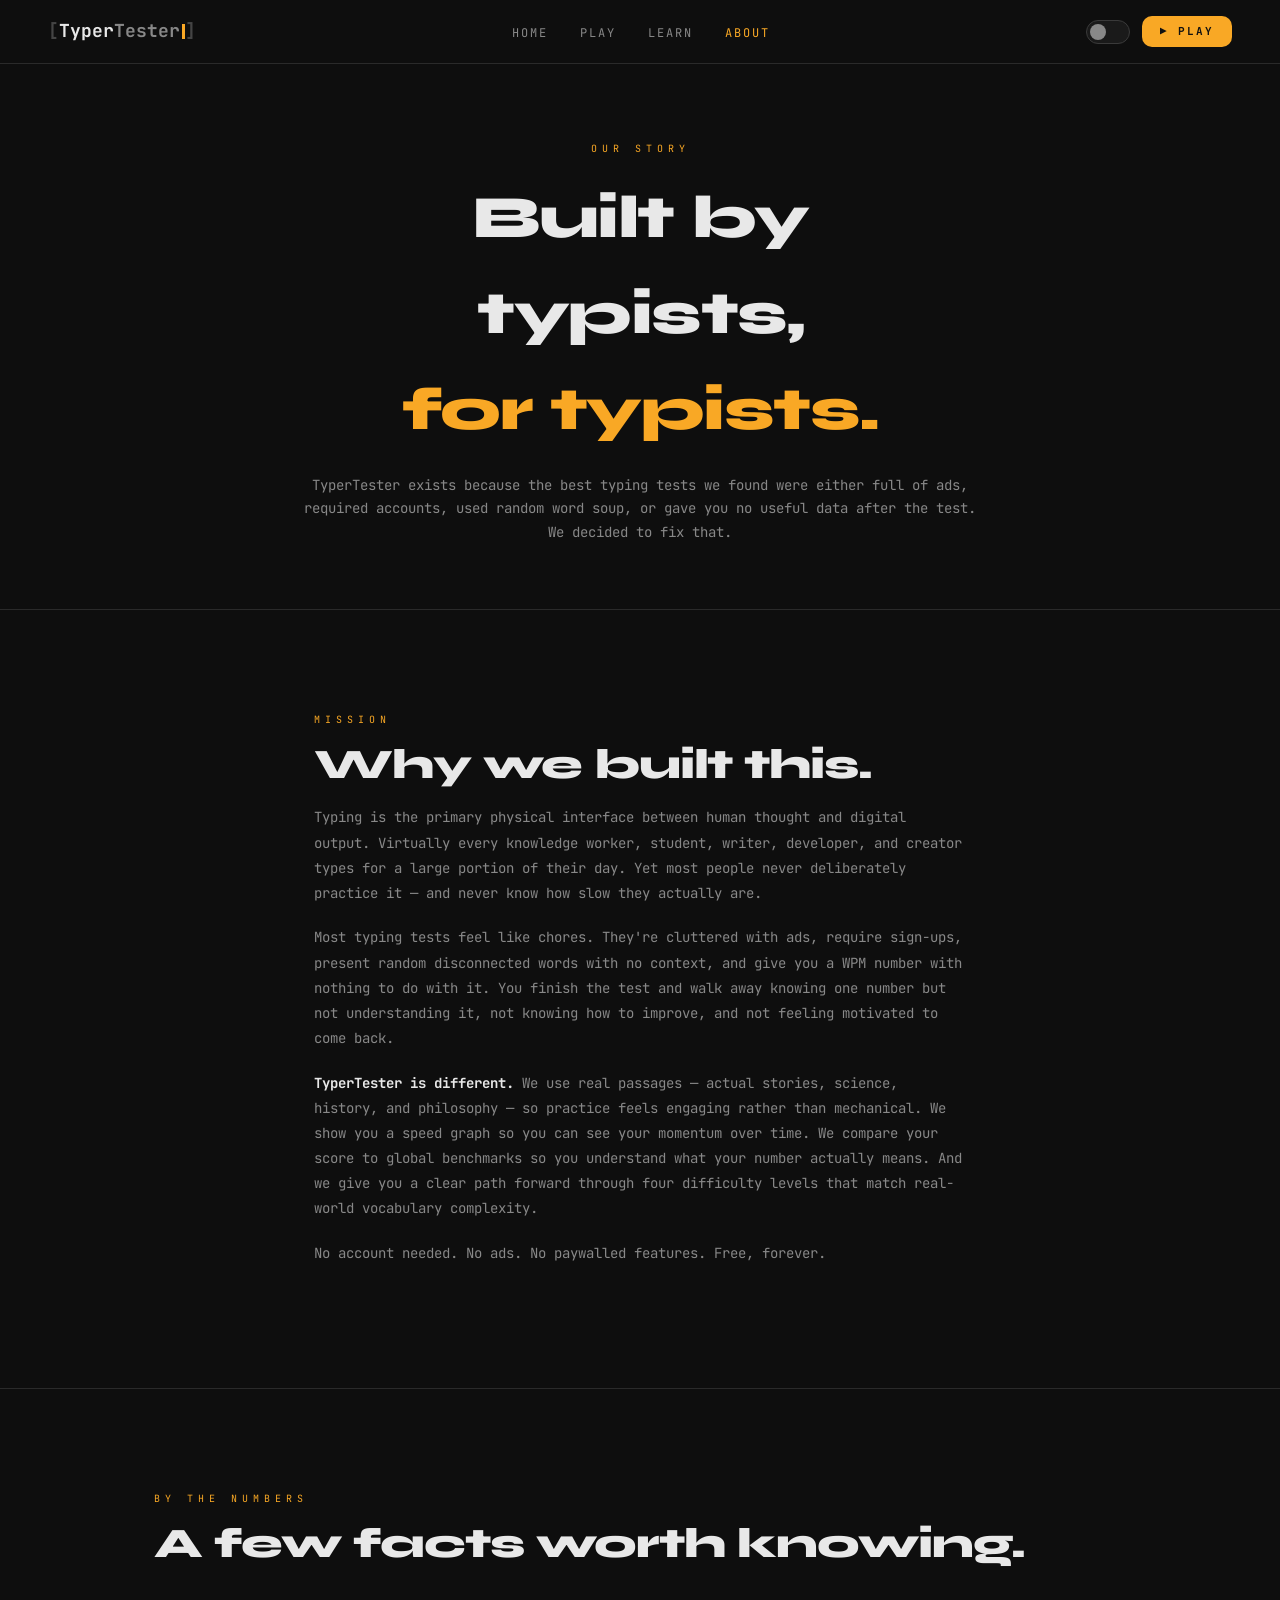
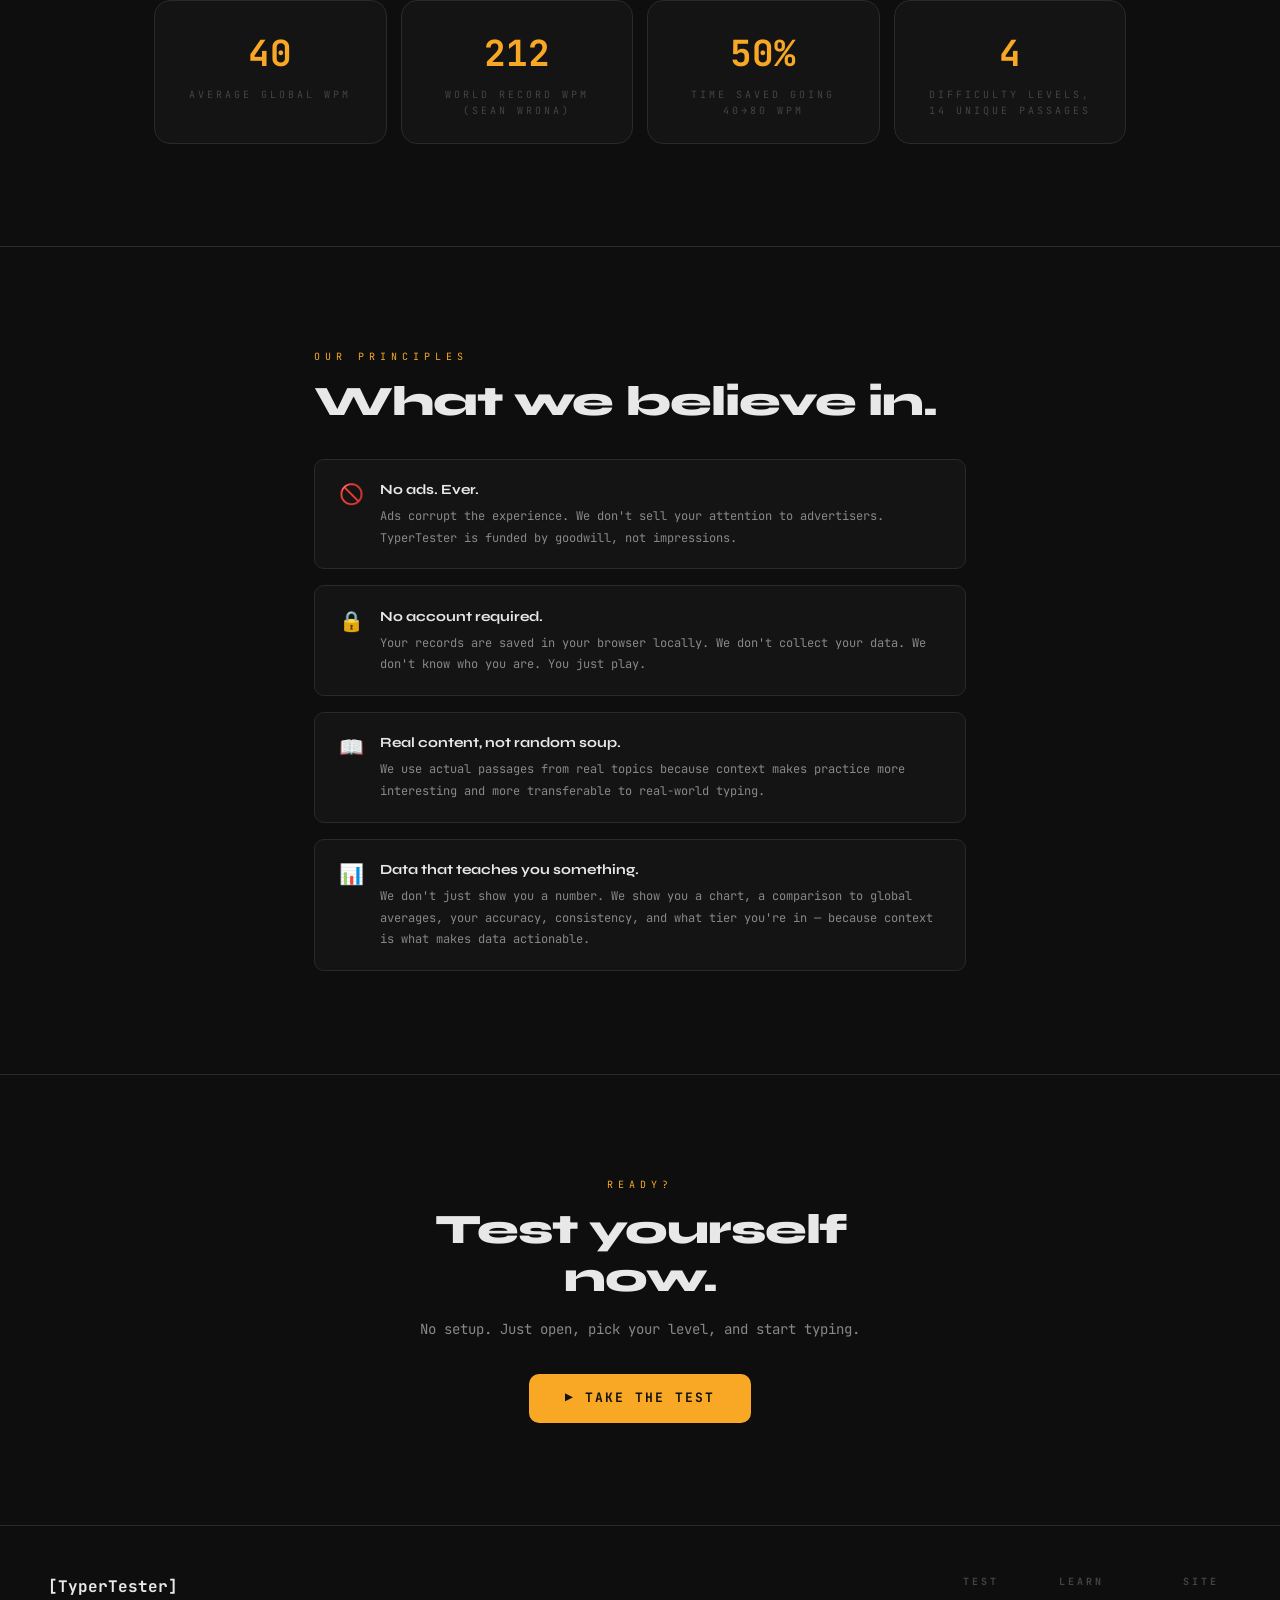
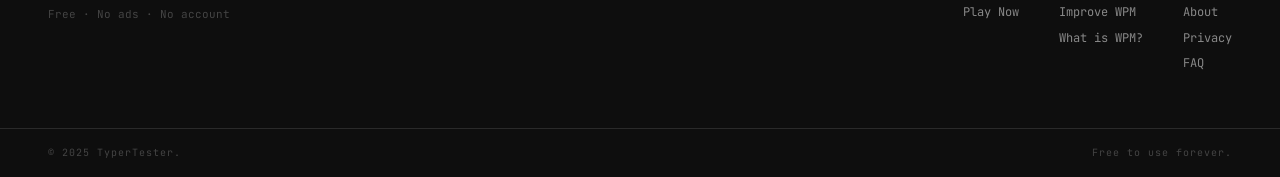
==== about.html @ 69767bdc "Add files via upload" ====
<!DOCTYPE html>
<html lang="en" data-theme="dark">
<head>
  <meta charset="UTF-8" /><meta name="viewport" content="width=device-width, initial-scale=1.0" />
  <title>About — TyperTester</title>
  <meta name="description" content="About TyperTester — a free, ad-free typing speed test built for people who want to genuinely improve." />
  <link rel="stylesheet" href="css/style.css" />
  <script src="js/main.js" defer></script>
</head>
<body>
<nav>
  <a href="index.html" class="nav-logo"><span class="bracket">[</span><span class="t1">Typer</span><span class="t2">Tester</span><span class="logo-cursor"></span><span class="bracket">]</span></a>
  <ul class="nav-links" id="nav-links">
    <li><a href="index.html">Home</a></li><li><a href="play.html">Play</a></li>
    <li><a href="learn.html">Learn</a></li><li><a href="about.html" class="active">About</a></li>
  </ul>
  <div class="nav-right">
    <button class="theme-toggle" aria-label="Toggle theme"></button>
    <a href="play.html" class="play-nav-btn">▶ Play</a>
    <button class="hamburger" id="hamburger" aria-label="Menu"><span></span><span></span><span></span></button>
  </div>
</nav>

<div class="page-hero">
  <div class="section-tag">Our Story</div>
  <h1>Built by typists,<br><span class="accent">for typists.</span></h1>
  <p>TyperTester exists because the best typing tests we found were either full of ads, required accounts, used random word soup, or gave you no useful data after the test. We decided to fix that.</p>
</div>
<hr class="divider" />

<div class="section" style="max-width:780px">
  <div class="section-tag">Mission</div>
  <h2 class="section-title">Why we built this.</h2>
  <div class="prose">
    <p>Typing is the primary physical interface between human thought and digital output. Virtually every knowledge worker, student, writer, developer, and creator types for a large portion of their day. Yet most people never deliberately practice it — and never know how slow they actually are.</p>
    <p>Most typing tests feel like chores. They're cluttered with ads, require sign-ups, present random disconnected words with no context, and give you a WPM number with nothing to do with it. You finish the test and walk away knowing one number but not understanding it, not knowing how to improve, and not feeling motivated to come back.</p>
    <p><strong>TyperTester is different.</strong> We use real passages — actual stories, science, history, and philosophy — so practice feels engaging rather than mechanical. We show you a speed graph so you can see your momentum over time. We compare your score to global benchmarks so you understand what your number actually means. And we give you a clear path forward through four difficulty levels that match real-world vocabulary complexity.</p>
    <p>No account needed. No ads. No paywalled features. Free, forever.</p>
  </div>
</div>

<hr class="divider" />

<div class="section">
  <div class="section-tag">By the Numbers</div>
  <h2 class="section-title">A few facts worth knowing.</h2>
  <div style="display:grid;grid-template-columns:repeat(auto-fit,minmax(min(200px,100%),1fr));gap:14px;margin-top:2rem">
    <div style="background:var(--bg2);border:1.5px solid var(--border);border-radius:var(--radius-lg);padding:1.5rem;text-align:center">
      <div style="font-family:var(--mono);font-size:36px;font-weight:700;color:var(--accent)">40</div>
      <div style="font-family:var(--mono);font-size:10px;color:var(--text3);letter-spacing:3px;text-transform:uppercase;margin-top:4px">Average global WPM</div>
    </div>
    <div style="background:var(--bg2);border:1.5px solid var(--border);border-radius:var(--radius-lg);padding:1.5rem;text-align:center">
      <div style="font-family:var(--mono);font-size:36px;font-weight:700;color:var(--accent)">212</div>
      <div style="font-family:var(--mono);font-size:10px;color:var(--text3);letter-spacing:3px;text-transform:uppercase;margin-top:4px">World record WPM (Sean Wrona)</div>
    </div>
    <div style="background:var(--bg2);border:1.5px solid var(--border);border-radius:var(--radius-lg);padding:1.5rem;text-align:center">
      <div style="font-family:var(--mono);font-size:36px;font-weight:700;color:var(--accent)">50%</div>
      <div style="font-family:var(--mono);font-size:10px;color:var(--text3);letter-spacing:3px;text-transform:uppercase;margin-top:4px">Time saved going 40→80 WPM</div>
    </div>
    <div style="background:var(--bg2);border:1.5px solid var(--border);border-radius:var(--radius-lg);padding:1.5rem;text-align:center">
      <div style="font-family:var(--mono);font-size:36px;font-weight:700;color:var(--accent)">4</div>
      <div style="font-family:var(--mono);font-size:10px;color:var(--text3);letter-spacing:3px;text-transform:uppercase;margin-top:4px">Difficulty levels, 14 unique passages</div>
    </div>
  </div>
</div>

<hr class="divider" />

<div class="section" style="max-width:780px">
  <div class="section-tag">Our Principles</div>
  <h2 class="section-title">What we believe in.</h2>
  <div style="display:flex;flex-direction:column;gap:1rem;margin-top:2rem">
    <div style="background:var(--bg2);border:1.5px solid var(--border);border-radius:var(--radius);padding:1.2rem 1.5rem;display:flex;gap:1rem;align-items:flex-start">
      <div style="font-size:20px;flex-shrink:0">🚫</div>
      <div><div style="font-size:14px;font-weight:700;margin-bottom:.3rem">No ads. Ever.</div><div class="prose" style="font-size:12px">Ads corrupt the experience. We don't sell your attention to advertisers. TyperTester is funded by goodwill, not impressions.</div></div>
    </div>
    <div style="background:var(--bg2);border:1.5px solid var(--border);border-radius:var(--radius);padding:1.2rem 1.5rem;display:flex;gap:1rem;align-items:flex-start">
      <div style="font-size:20px;flex-shrink:0">🔒</div>
      <div><div style="font-size:14px;font-weight:700;margin-bottom:.3rem">No account required.</div><div class="prose" style="font-size:12px">Your records are saved in your browser locally. We don't collect your data. We don't know who you are. You just play.</div></div>
    </div>
    <div style="background:var(--bg2);border:1.5px solid var(--border);border-radius:var(--radius);padding:1.2rem 1.5rem;display:flex;gap:1rem;align-items:flex-start">
      <div style="font-size:20px;flex-shrink:0">📖</div>
      <div><div style="font-size:14px;font-weight:700;margin-bottom:.3rem">Real content, not random soup.</div><div class="prose" style="font-size:12px">We use actual passages from real topics because context makes practice more interesting and more transferable to real-world typing.</div></div>
    </div>
    <div style="background:var(--bg2);border:1.5px solid var(--border);border-radius:var(--radius);padding:1.2rem 1.5rem;display:flex;gap:1rem;align-items:flex-start">
      <div style="font-size:20px;flex-shrink:0">📊</div>
      <div><div style="font-size:14px;font-weight:700;margin-bottom:.3rem">Data that teaches you something.</div><div class="prose" style="font-size:12px">We don't just show you a number. We show you a chart, a comparison to global averages, your accuracy, consistency, and what tier you're in — because context is what makes data actionable.</div></div>
    </div>
  </div>
</div>

<hr class="divider" />

<div class="section" style="text-align:center;max-width:600px">
  <div class="section-tag">Ready?</div>
  <h2 class="section-title">Test yourself now.</h2>
  <p class="section-sub" style="margin:0 auto 2rem">No setup. Just open, pick your level, and start typing.</p>
  <a href="play.html" class="btn-primary">▶ Take the Test</a>
</div>

<footer>
  <div class="footer-brand"><div class="brand-name" style="font-family:var(--mono)">[TyperTester]</div><div class="brand-sub">Free · No ads · No account</div></div>
  <div class="footer-links">
    <div class="footer-col"><h5>Test</h5><a href="play.html">Play Now</a></div>
    <div class="footer-col"><h5>Learn</h5><a href="learn.html">Improve WPM</a><a href="learn.html#what-is-wpm">What is WPM?</a></div>
    <div class="footer-col"><h5>Site</h5><a href="about.html">About</a><a href="privacy.html">Privacy</a><a href="faq.html">FAQ</a></div>
  </div>
</footer>
<div class="footer-bottom"><p>© 2025 TyperTester.</p><p>Free to use forever.</p></div>
</body>
</html>
---- css/style.css ----
/* ── TyperTester Global Styles ── */
@import url('https://fonts.googleapis.com/css2?family=JetBrains+Mono:wght@300;400;500;700&family=Syne:wght@400;600;700;800&display=swap');

:root {
  --bg: #0e0e0e;
  --bg2: #141414;
  --bg3: #1a1a1a;
  --border: #2a2a2a;
  --border2: #3a3a3a;
  --text: #e8e8e8;
  --text2: #888;
  --text3: #444;
  --accent: #f9a825;
  --accent2: #ffd54f;
  --green: #4caf50;
  --blue: #42a5f5;
  --orange: #ff9800;
  --red: #ef5350;
  --mono: 'JetBrains Mono', ui-monospace, monospace;
  --sans: 'Syne', sans-serif;
  --radius: 10px;
  --radius-lg: 16px;
  --nav-h: 64px;
  --transition: 0.2s ease;
}

[data-theme="light"] {
  --bg: #f5f4f0;
  --bg2: #ffffff;
  --bg3: #eeede9;
  --border: #dddbd4;
  --border2: #ccc9c0;
  --text: #1a1a1a;
  --text2: #666;
  --text3: #aaa;
  --accent: #e09000;
  --accent2: #f9a825;
}

*, *::before, *::after { box-sizing: border-box; margin: 0; padding: 0; }

html { scroll-behavior: smooth; }

body {
  font-family: var(--sans);
  background: var(--bg);
  color: var(--text);
  line-height: 1.6;
  transition: background var(--transition), color var(--transition);
  min-height: 100vh;
}

/* ── NAV ── */
nav {
  position: fixed; top: 0; left: 0; right: 0; z-index: 100;
  height: var(--nav-h);
  display: flex; align-items: center; justify-content: space-between;
  padding: 0 clamp(1rem, 4vw, 3rem);
  background: var(--bg);
  border-bottom: 1px solid var(--border);
  transition: background var(--transition), border-color var(--transition);
}

.nav-logo {
  font-family: var(--mono);
  font-size: clamp(14px, 1.5vw, 18px);
  font-weight: 700;
  color: var(--text);
  text-decoration: none;
  display: flex; align-items: center; gap: 0;
}
.nav-logo .bracket { color: var(--text3); }
.nav-logo .t1 { color: var(--text); }
.nav-logo .t2 { color: var(--text2); }

.nav-links {
  display: flex; align-items: center; gap: clamp(1rem, 2.5vw, 2rem);
  list-style: none;
}
.nav-links a {
  font-family: var(--mono); font-size: 12px; letter-spacing: 2px;
  color: var(--text2); text-decoration: none; text-transform: uppercase;
  transition: color var(--transition);
}
.nav-links a:hover, .nav-links a.active { color: var(--accent); }

.nav-right { display: flex; align-items: center; gap: 12px; }

/* Theme Toggle */
.theme-toggle {
  width: 44px; height: 24px;
  background: var(--bg3); border: 1px solid var(--border2);
  border-radius: 12px; cursor: pointer; position: relative;
  transition: background var(--transition);
  flex-shrink: 0;
}
.theme-toggle::after {
  content: '';
  position: absolute; top: 3px; left: 3px;
  width: 16px; height: 16px; border-radius: 50%;
  background: var(--text2);
  transition: transform 0.25s ease, background 0.25s ease;
}
[data-theme="light"] .theme-toggle::after {
  transform: translateX(20px);
  background: var(--accent);
}

.play-nav-btn {
  font-family: var(--mono); font-size: 11px; letter-spacing: 2px;
  padding: 7px 18px; border-radius: var(--radius);
  background: var(--accent); color: #111; font-weight: 700;
  border: none; cursor: pointer; text-decoration: none;
  text-transform: uppercase; transition: all var(--transition);
  display: inline-flex; align-items: center; gap: 6px;
}
.play-nav-btn:hover { background: var(--accent2); transform: translateY(-1px); }

/* Hamburger */
.hamburger { display: none; flex-direction: column; gap: 5px; cursor: pointer; padding: 4px; background: none; border: none; }
.hamburger span { display: block; width: 22px; height: 2px; background: var(--text2); border-radius: 1px; transition: all 0.3s; }

/* ── HERO ── */
.hero {
  min-height: 100vh; padding-top: var(--nav-h);
  display: flex; flex-direction: column; align-items: center; justify-content: center;
  text-align: center; padding-left: clamp(1rem, 5vw, 4rem); padding-right: clamp(1rem, 5vw, 4rem);
  position: relative; overflow: hidden;
}
.hero-bg {
  position: absolute; inset: 0; pointer-events: none;
  background: radial-gradient(ellipse 60% 40% at 50% 60%, rgba(249,168,37,0.06) 0%, transparent 70%);
}
.hero-eyebrow {
  font-family: var(--mono); font-size: 11px; letter-spacing: 5px; text-transform: uppercase;
  color: var(--accent); margin-bottom: 1.5rem;
  border: 1px solid rgba(249,168,37,0.2); border-radius: 20px; padding: 4px 16px;
  display: inline-block;
}
.hero h1 {
  font-family: var(--sans); font-size: clamp(42px, 7vw, 96px); font-weight: 800; line-height: 1;
  letter-spacing: -2px; margin-bottom: 1.2rem;
}
.hero h1 .highlight { color: var(--accent); }
.hero-sub {
  font-family: var(--mono); font-size: clamp(13px, 1.4vw, 16px);
  color: var(--text2); max-width: 540px; line-height: 1.7; margin-bottom: 2.5rem;
}
.hero-btns { display: flex; gap: 12px; justify-content: center; flex-wrap: wrap; margin-bottom: 3rem; }
.btn-primary {
  font-family: var(--mono); font-size: 13px; letter-spacing: 2px; text-transform: uppercase;
  padding: 14px 36px; border-radius: var(--radius); background: var(--accent);
  color: #111; font-weight: 700; border: none; cursor: pointer; text-decoration: none;
  transition: all var(--transition); display: inline-flex; align-items: center; gap: 8px;
}
.btn-primary:hover { background: var(--accent2); transform: translateY(-2px); }
.btn-secondary {
  font-family: var(--mono); font-size: 13px; letter-spacing: 2px; text-transform: uppercase;
  padding: 13px 34px; border-radius: var(--radius); background: transparent;
  color: var(--text2); font-weight: 500; border: 1.5px solid var(--border2); cursor: pointer;
  text-decoration: none; transition: all var(--transition); display: inline-flex; align-items: center; gap: 8px;
}
.btn-secondary:hover { border-color: var(--text2); color: var(--text); }

.hero-stats {
  display: flex; gap: clamp(2rem, 5vw, 4rem); justify-content: center; flex-wrap: wrap;
}
.hero-stat { text-align: center; }
.hero-stat .num { font-family: var(--mono); font-size: clamp(24px, 3vw, 36px); font-weight: 700; color: var(--accent); }
.hero-stat .label { font-family: var(--mono); font-size: 10px; letter-spacing: 3px; text-transform: uppercase; color: var(--text3); margin-top: 4px; }

/* ── SECTIONS ── */
.section {
  padding: clamp(4rem, 8vw, 7rem) clamp(1rem, 5vw, 4rem);
  max-width: 1100px; margin: 0 auto;
}
.section-full { padding: clamp(4rem, 8vw, 7rem) clamp(1rem, 5vw, 4rem); }
.section-tag {
  font-family: var(--mono); font-size: 10px; letter-spacing: 5px; text-transform: uppercase;
  color: var(--accent); margin-bottom: .8rem;
}
.section-title { font-size: clamp(26px, 3.5vw, 42px); font-weight: 800; letter-spacing: -1px; line-height: 1.15; margin-bottom: 1rem; }
.section-sub { font-family: var(--mono); font-size: clamp(12px, 1.2vw, 14px); color: var(--text2); line-height: 1.7; max-width: 560px; }
.divider { border: none; border-top: 1px solid var(--border); margin: 0; }

/* ── FEATURE GRID ── */
.feature-grid { display: grid; grid-template-columns: repeat(auto-fit, minmax(min(280px, 100%), 1fr)); gap: 16px; margin-top: 3rem; }
.feature-card {
  background: var(--bg2); border: 1.5px solid var(--border);
  border-radius: var(--radius-lg); padding: clamp(1.2rem, 2vw, 1.8rem);
  transition: border-color var(--transition), transform var(--transition);
}
.feature-card:hover { border-color: var(--border2); transform: translateY(-2px); }
.feature-icon { font-size: 20px; margin-bottom: .8rem; }
.feature-title { font-size: 14px; font-weight: 700; letter-spacing: 1px; margin-bottom: .5rem; }
.feature-desc { font-family: var(--mono); font-size: 12px; color: var(--text2); line-height: 1.7; }

/* ── COMPARISON TABLE ── */
.compare-wrap { overflow-x: auto; margin-top: 2.5rem; }
.compare-table { width: 100%; border-collapse: collapse; font-family: var(--mono); font-size: 12px; }
.compare-table th {
  padding: 12px 16px; text-align: left; font-size: 10px; letter-spacing: 3px;
  text-transform: uppercase; color: var(--text3); border-bottom: 1px solid var(--border);
}
.compare-table th.us { color: var(--accent); }
.compare-table td { padding: 14px 16px; border-bottom: 1px solid var(--border); color: var(--text2); }
.compare-table td.us { color: var(--text); }
.compare-table tr.us-row td { background: rgba(249,168,37,0.04); }
.check { color: var(--green); } .cross { color: var(--red); } .meh { color: var(--text3); }

/* ── WPM TIERS ── */
.tier-grid { display: grid; grid-template-columns: repeat(auto-fit, minmax(min(160px, 100%), 1fr)); gap: 10px; margin-top: 2rem; }
.tier-card {
  padding: 1.2rem 1rem; border-radius: var(--radius); border: 1.5px solid var(--border);
  background: var(--bg2); text-align: center;
}
.tier-range { font-family: var(--mono); font-size: 16px; font-weight: 700; margin-bottom: 4px; }
.tier-name { font-family: var(--mono); font-size: 10px; letter-spacing: 3px; text-transform: uppercase; color: var(--text2); margin-bottom: 4px; }
.tier-pct { font-family: var(--mono); font-size: 10px; color: var(--text3); }

/* ── TIPS ── */
.tips-grid { display: grid; grid-template-columns: repeat(auto-fit, minmax(min(300px, 100%), 1fr)); gap: 16px; margin-top: 2.5rem; }
.tip-card {
  background: var(--bg2); border: 1.5px solid var(--border); border-radius: var(--radius-lg);
  padding: 1.5rem; transition: border-color var(--transition);
}
.tip-card:hover { border-color: var(--accent); }
.tip-num { font-family: var(--mono); font-size: 10px; color: var(--accent); letter-spacing: 3px; text-transform: uppercase; margin-bottom: .5rem; }
.tip-title { font-size: 15px; font-weight: 700; margin-bottom: .5rem; }
.tip-desc { font-family: var(--mono); font-size: 12px; color: var(--text2); line-height: 1.7; }

/* ── ABOUT / GENERAL PAGE ── */
.page-hero {
  padding-top: calc(var(--nav-h) + clamp(3rem, 6vw, 5rem));
  padding-bottom: clamp(3rem, 5vw, 4rem);
  padding-left: clamp(1rem, 5vw, 4rem);
  padding-right: clamp(1rem, 5vw, 4rem);
  text-align: center; max-width: 800px; margin: 0 auto;
}
.page-hero h1 { font-size: clamp(32px, 5vw, 60px); font-weight: 800; letter-spacing: -1.5px; margin-bottom: 1rem; }
.page-hero p { font-family: var(--mono); font-size: clamp(12px, 1.2vw, 14px); color: var(--text2); line-height: 1.7; }

.prose { font-family: var(--mono); font-size: clamp(12px, 1.1vw, 14px); color: var(--text2); line-height: 1.8; }
.prose p { margin-bottom: 1.2rem; }
.prose h3 { font-family: var(--sans); font-size: 18px; font-weight: 700; color: var(--text); margin-bottom: .7rem; margin-top: 1.5rem; }
.prose strong { color: var(--text); }

/* ── FOOTER ── */
footer {
  border-top: 1px solid var(--border);
  padding: clamp(2rem, 4vw, 3rem) clamp(1rem, 5vw, 3rem);
  display: flex; justify-content: space-between; align-items: flex-start;
  flex-wrap: wrap; gap: 2rem;
  transition: border-color var(--transition);
}
.footer-brand .brand-name { font-family: var(--mono); font-size: 16px; font-weight: 700; margin-bottom: .4rem; }
.footer-brand .brand-sub { font-family: var(--mono); font-size: 11px; color: var(--text3); }
.footer-links { display: flex; gap: 2.5rem; flex-wrap: wrap; }
.footer-col h5 { font-family: var(--mono); font-size: 10px; letter-spacing: 3px; text-transform: uppercase; color: var(--text3); margin-bottom: .8rem; }
.footer-col a { display: block; font-family: var(--mono); font-size: 12px; color: var(--text2); text-decoration: none; margin-bottom: .4rem; transition: color var(--transition); }
.footer-col a:hover { color: var(--accent); }
.footer-bottom { border-top: 1px solid var(--border); padding: 1rem clamp(1rem, 5vw, 3rem); display: flex; justify-content: space-between; flex-wrap: wrap; gap: .5rem; }
.footer-bottom p { font-family: var(--mono); font-size: 10px; color: var(--text3); letter-spacing: 1px; }

/* ── PLAY PAGE ── */
#play-app {
  min-height: 100vh; padding-top: var(--nav-h);
  background: var(--bg); display: flex; flex-direction: column;
  font-family: var(--mono);
}

/* ── RESULT EXTRAS ── */
.result-compare {
  background: var(--bg2); border: 1.5px solid var(--border);
  border-radius: var(--radius-lg); padding: 1.5rem;
  margin-top: 1rem; width: 100%; max-width: 960px; align-self: center;
}
.rc-title { font-size: 10px; color: var(--text3); letter-spacing: 4px; text-transform: uppercase; margin-bottom: 1.2rem; font-family: var(--mono); }
.rc-bars { display: flex; flex-direction: column; gap: 10px; }
.rc-bar-row { display: flex; align-items: center; gap: 12px; font-family: var(--mono); font-size: 11px; }
.rc-bar-label { width: 130px; color: var(--text2); flex-shrink: 0; }
.rc-bar-track { flex: 1; height: 8px; background: var(--bg3); border-radius: 4px; overflow: hidden; }
.rc-bar-fill { height: 100%; border-radius: 4px; transition: width 1.2s cubic-bezier(0.4,0,0.2,1); width: 0; }
.rc-bar-fill.you { background: var(--accent); }
.rc-bar-fill.avg { background: var(--text3); }
.rc-bar-fill.pro { background: var(--blue); }
.rc-bar-fill.world { background: var(--red); }
.rc-bar-val { width: 55px; text-align: right; color: var(--text2); }
.tier-badge {
  display: inline-block; padding: 3px 12px; border-radius: 20px;
  font-family: var(--mono); font-size: 10px; letter-spacing: 2px; text-transform: uppercase;
  margin-top: .5rem;
}

/* ── UTILS ── */
.text-center { text-align: center; }
.mb-2 { margin-bottom: 2rem; }
.mt-3 { margin-top: 3rem; }
.accent { color: var(--accent); }
.mono { font-family: var(--mono); }
.bg-stripe {
  background: repeating-linear-gradient(45deg, transparent, transparent 4px, rgba(255,255,255,0.012) 4px, rgba(255,255,255,0.012) 8px);
}

/* ── MOBILE ── */
@media (max-width: 768px) {
  .nav-links { display: none; }
  .nav-links.open { display: flex; flex-direction: column; position: absolute; top: var(--nav-h); left: 0; right: 0; background: var(--bg); border-bottom: 1px solid var(--border); padding: 1rem 1.5rem; gap: .8rem; }
  .hamburger { display: flex; }
  .compare-table { font-size: 11px; }
  .compare-table td, .compare-table th { padding: 10px 10px; }
  footer { flex-direction: column; }
}

/* ── ANIMATIONS ── */
@keyframes fadeInUp { from { opacity: 0; transform: translateY(20px); } to { opacity: 1; transform: translateY(0); } }
.fade-in { animation: fadeInUp 0.6s ease both; }
.fade-in-2 { animation: fadeInUp 0.6s ease 0.15s both; }
.fade-in-3 { animation: fadeInUp 0.6s ease 0.3s both; }
.fade-in-4 { animation: fadeInUp 0.6s ease 0.45s both; }

/* cursor blink for logo */
.logo-cursor { display: inline-block; width: 3px; height: .85em; background: var(--accent); animation: curb 1s step-end infinite; vertical-align: text-bottom; margin-left: 2px; }
@keyframes curb { 0%,100%{opacity:1}50%{opacity:0} }
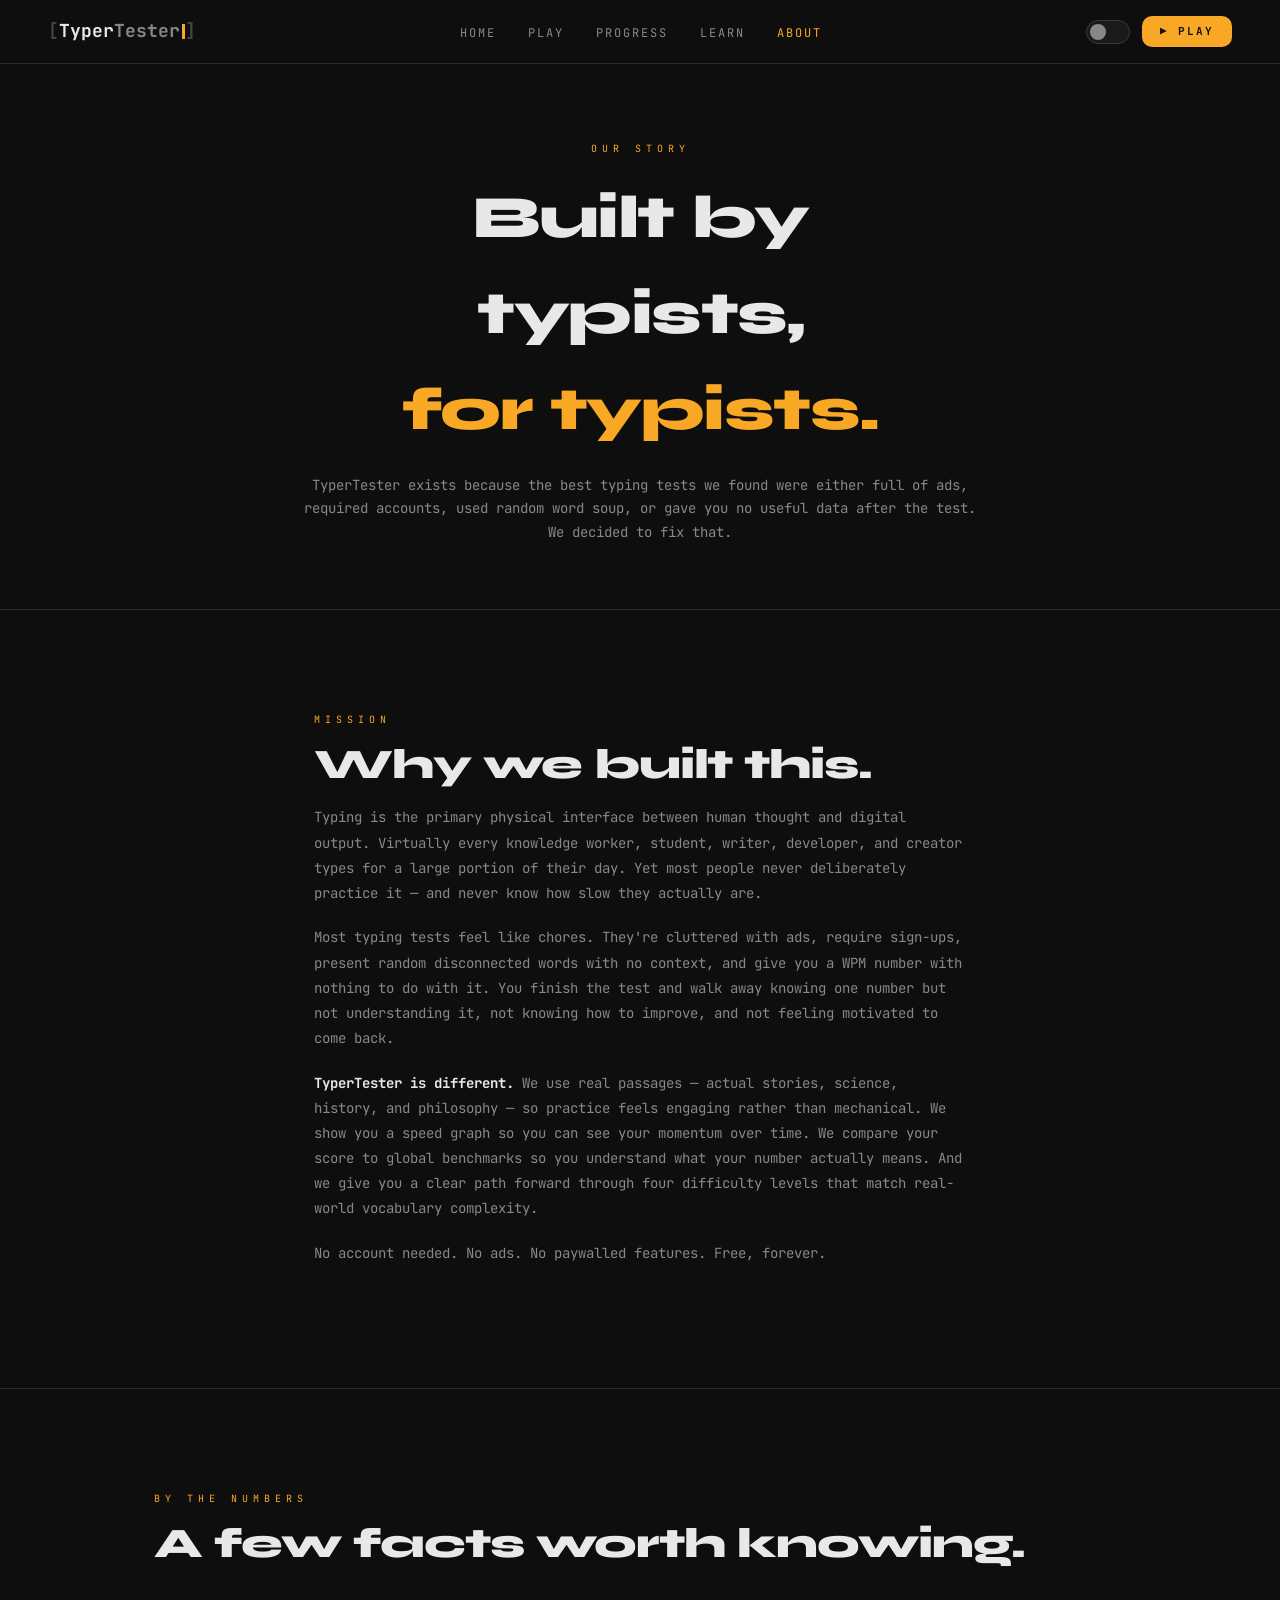
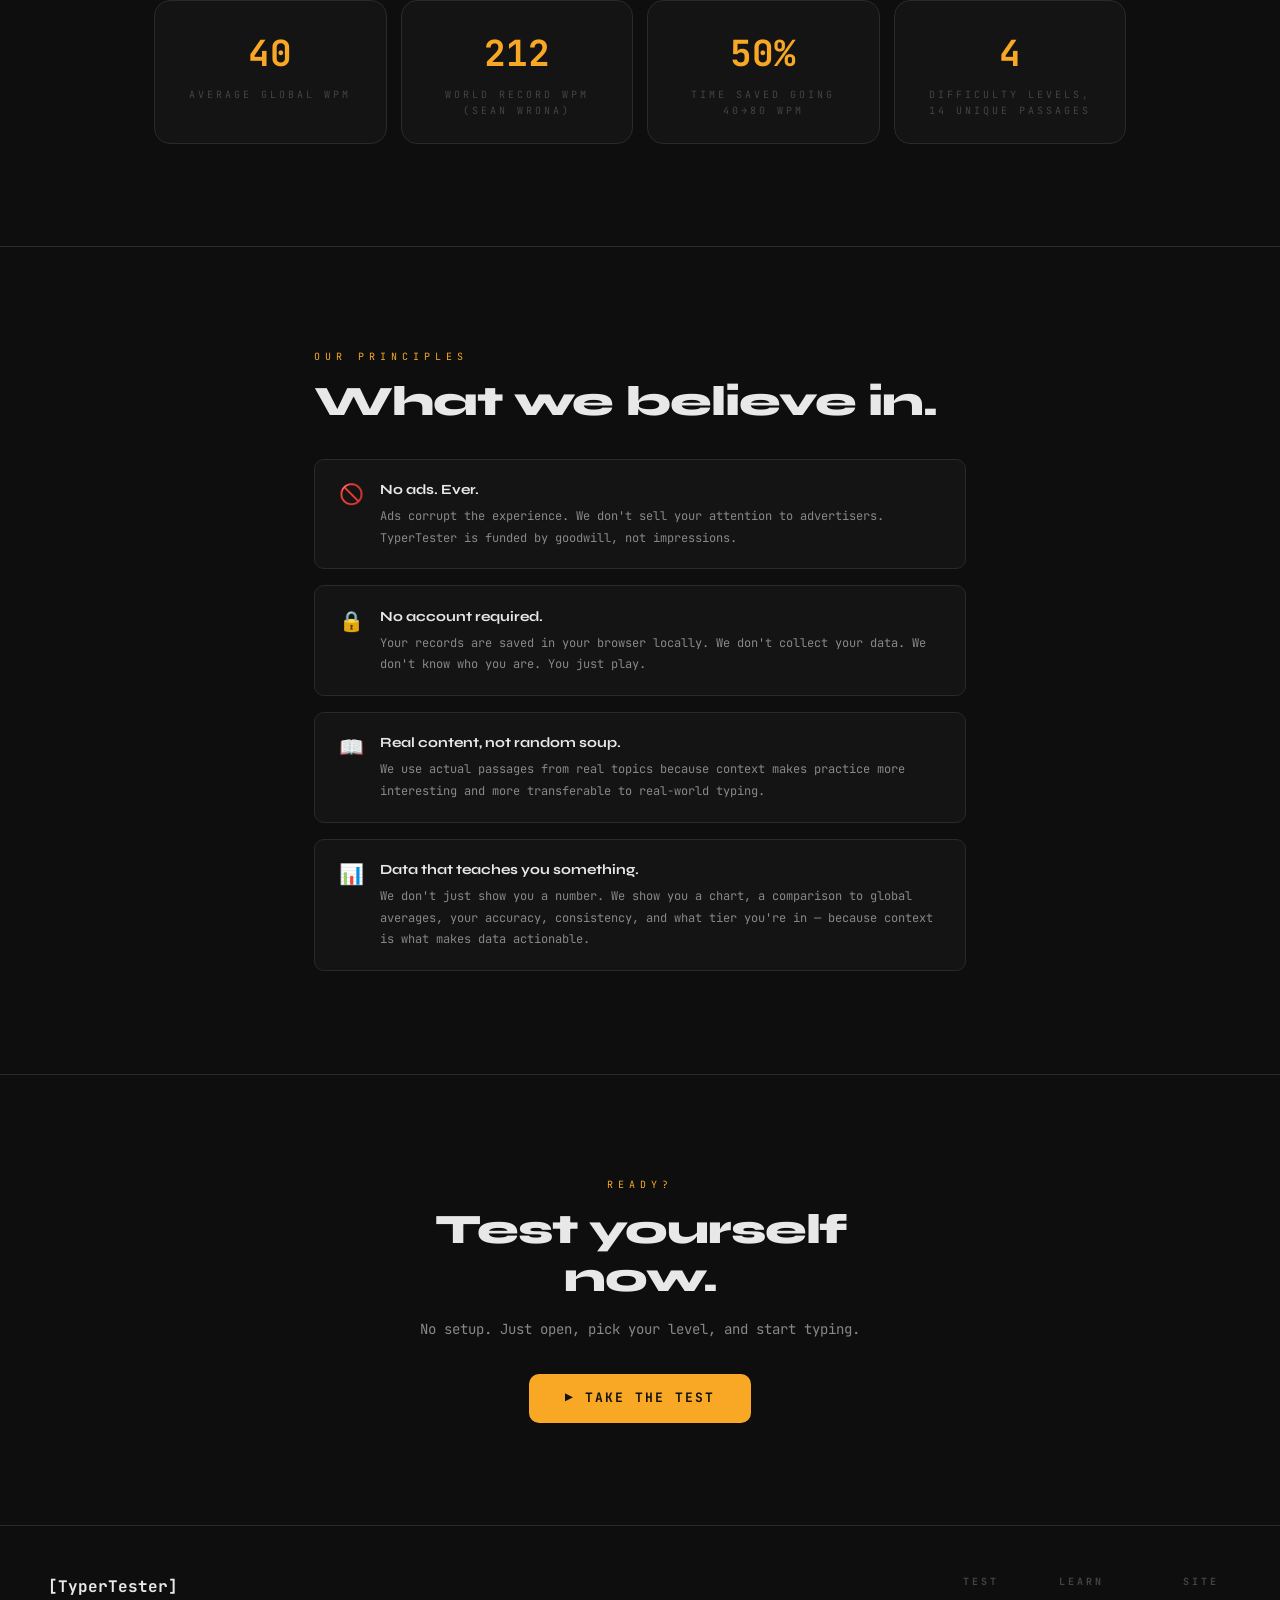
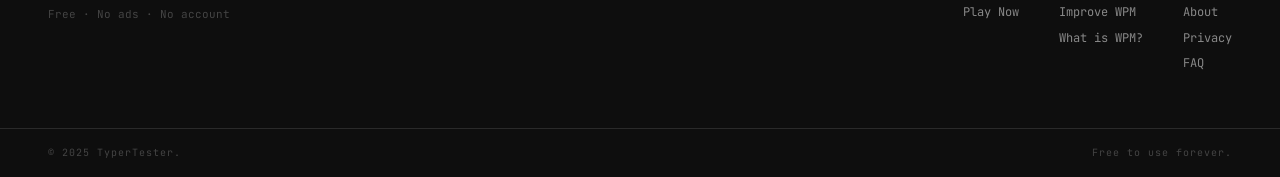
==== commit 97cd03d1: "Add files via upload" ====
--- a/about.html
+++ b/about.html
@@ -12,6 +12,7 @@
   <a href="index.html" class="nav-logo"><span class="bracket">[</span><span class="t1">Typer</span><span class="t2">Tester</span><span class="logo-cursor"></span><span class="bracket">]</span></a>
   <ul class="nav-links" id="nav-links">
     <li><a href="index.html">Home</a></li><li><a href="play.html">Play</a></li>
+    <li><a href="progress.html">Progress</a></li>
     <li><a href="learn.html">Learn</a></li><li><a href="about.html" class="active">About</a></li>
   </ul>
   <div class="nav-right">
